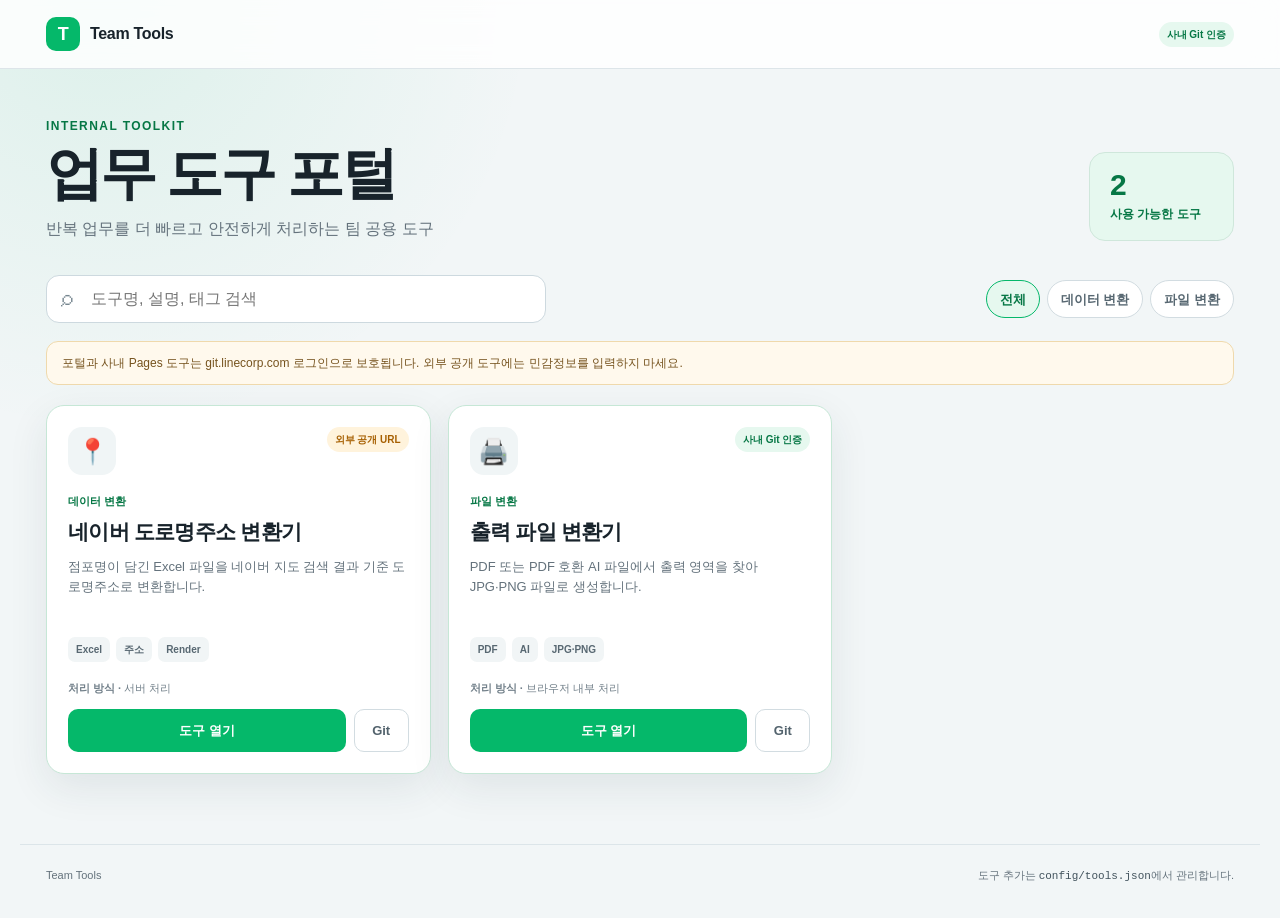
==== index.html @ ca600ecd "Publish portal through internal GitHub Pages" ====
<!doctype html>
<html lang="ko">
<head>
  <meta charset="utf-8">
  <meta name="viewport" content="width=device-width, initial-scale=1">
  <meta name="color-scheme" content="light">
  <link rel="icon" href="static/favicon.svg">
  <link rel="stylesheet" href="static/styles.css">
  <title>업무 도구 포털</title>
</head>
<body data-tools-url="config/tools.json">
  <header class="site-header">
    <div class="header-inner">
      <a class="brand" href="./" aria-label="업무 도구 포털 홈">
        <span class="brand-mark">T</span>
        <span>Team Tools</span>
      </a>
      <span class="access-badge protected">사내 Git 인증</span>
    </div>
  </header>

  <main>
    <section class="hero">
      <div class="hero-copy">
        <p class="eyebrow">INTERNAL TOOLKIT</p>
        <h1 id="portalTitle">업무 도구 포털</h1>
        <p id="portalSubtitle">팀 공용 도구를 한곳에서 빠르게 실행하세요.</p>
      </div>
      <div class="hero-count"><strong id="toolCount">0</strong><span>사용 가능한 도구</span></div>
    </section>

    <section class="toolbar" aria-label="도구 검색 및 필터">
      <label class="search-field">
        <span aria-hidden="true">⌕</span>
        <input id="searchInput" type="search" placeholder="도구명, 설명, 태그 검색" autocomplete="off">
      </label>
      <div class="category-filter" id="categoryFilter" role="group" aria-label="카테고리"></div>
    </section>

    <section class="notice" id="portalNotice" aria-label="이용 안내"></section>
    <section class="tool-grid" id="toolGrid" aria-live="polite"></section>
    <section class="empty-state" id="emptyState" hidden>
      <strong>검색 결과가 없습니다.</strong>
      <span>다른 검색어나 카테고리를 선택해 주세요.</span>
    </section>
  </main>

  <footer>
    <span>Team Tools</span>
    <span>도구 추가는 <code>config/tools.json</code>에서 관리합니다.</span>
  </footer>
  <script src="static/app.js" defer></script>
</body>
</html>
---- static/styles.css ----
:root {
  --ink: #18232b;
  --muted: #64727c;
  --line: #dce5e9;
  --paper: #ffffff;
  --background: #f2f6f7;
  --brand: #05b86a;
  --brand-dark: #067745;
  --brand-soft: #e6f8ef;
  --public: #a65f00;
  --public-soft: #fff3dc;
  --shadow: 0 14px 40px rgba(34, 57, 70, .09);
}
* { box-sizing: border-box; }
body {
  margin: 0;
  min-width: 320px;
  background:
    radial-gradient(circle at 8% 0%, rgba(5,184,106,.09), transparent 27rem),
    var(--background);
  color: var(--ink);
  font-family: -apple-system, BlinkMacSystemFont, "Apple SD Gothic Neo", "Noto Sans KR", "Segoe UI", sans-serif;
  line-height: 1.5;
}
button, input { font: inherit; }
button, a { -webkit-tap-highlight-color: transparent; }
.site-header { border-bottom: 1px solid rgba(215,225,230,.85); background: rgba(255,255,255,.82); backdrop-filter: blur(14px); }
.header-inner { max-width: 1240px; min-height: 68px; margin: 0 auto; padding: 0 26px; display: flex; align-items: center; justify-content: space-between; gap: 16px; }
.brand, .login-brand { display: inline-flex; align-items: center; gap: 10px; color: var(--ink); font-weight: 900; text-decoration: none; letter-spacing: -.02em; }
.brand-mark { width: 34px; height: 34px; display: inline-grid; place-items: center; border-radius: 10px; background: var(--brand); color: white; font-size: 18px; }
.logout-button { min-height: 38px; padding: 8px 13px; border: 1px solid #d3dde2; border-radius: 10px; background: white; color: #4c5d67; font-weight: 750; cursor: pointer; }
.logout-button:hover { border-color: #acbbc3; color: var(--ink); }
main { max-width: 1240px; margin: 0 auto; padding: 48px 26px 70px; }
.hero { display: flex; align-items: flex-end; justify-content: space-between; gap: 32px; margin-bottom: 34px; }
.eyebrow { margin: 0 0 8px; color: var(--brand-dark); font-size: 12px; font-weight: 900; letter-spacing: .12em; }
.hero h1 { margin: 0; font-size: clamp(34px, 5vw, 57px); line-height: 1.06; letter-spacing: -.055em; }
.hero-copy > p:last-child { max-width: 680px; margin: 14px 0 0; color: var(--muted); font-size: 16px; }
.hero-count { min-width: 145px; padding: 17px 20px; border: 1px solid #cfe7db; border-radius: 16px; background: var(--brand-soft); color: var(--brand-dark); }
.hero-count strong { display: block; font-size: 30px; line-height: 1; }
.hero-count span { display: block; margin-top: 5px; font-size: 12px; font-weight: 750; }
.toolbar { display: flex; align-items: center; justify-content: space-between; gap: 14px; margin-bottom: 18px; }
.search-field { flex: 1 1 370px; max-width: 500px; position: relative; }
.search-field span { position: absolute; left: 15px; top: 50%; transform: translateY(-54%); color: #778790; font-size: 23px; }
.search-field input { width: 100%; min-height: 48px; padding: 10px 14px 10px 44px; border: 1px solid #cdd9df; border-radius: 13px; background: white; outline: none; }
.search-field input:focus { border-color: var(--brand); box-shadow: 0 0 0 4px rgba(5,184,106,.11); }
.category-filter { display: flex; flex-wrap: wrap; justify-content: flex-end; gap: 7px; }
.category-filter button { min-height: 38px; padding: 8px 13px; border: 1px solid #d2dce1; border-radius: 999px; background: white; color: #586872; font-size: 13px; font-weight: 800; cursor: pointer; }
.category-filter button.active { border-color: var(--brand); background: var(--brand-soft); color: var(--brand-dark); }
.notice { margin-bottom: 20px; padding: 12px 15px; border: 1px solid #efd9ac; border-radius: 12px; background: #fff9ed; color: #76531e; font-size: 12px; }
.tool-grid { display: grid; grid-template-columns: repeat(3, minmax(0, 1fr)); gap: 17px; }
.tool-card { min-height: 360px; display: flex; flex-direction: column; padding: 21px; border: 1px solid var(--line); border-radius: 18px; background: var(--paper); box-shadow: var(--shadow); }
.tool-card.featured { border-color: #c6e7d6; }
.tool-card-head { display: flex; align-items: flex-start; justify-content: space-between; gap: 12px; margin-bottom: 18px; }
.tool-icon { width: 48px; height: 48px; display: grid; place-items: center; border-radius: 14px; background: #f0f5f6; font-size: 25px; }
.access-badge { padding: 5px 8px; border-radius: 999px; font-size: 10px; font-weight: 900; }
.access-badge.public { background: var(--public-soft); color: var(--public); }
.access-badge.protected { background: var(--brand-soft); color: var(--brand-dark); }
.tool-category { margin: 0 0 6px; color: var(--brand-dark); font-size: 11px; font-weight: 900; }
.tool-card h2 { margin: 0; font-size: 21px; letter-spacing: -.035em; }
.tool-description { min-height: 66px; margin: 10px 0 14px; color: var(--muted); font-size: 13px; }
.tag-list { display: flex; flex-wrap: wrap; gap: 6px; }
.tag-list span { padding: 5px 8px; border-radius: 7px; background: #f1f5f6; color: #586872; font-size: 10px; font-weight: 800; }
.processing-note { margin-top: auto; padding-top: 18px; color: #72808a; font-size: 11px; }
.processing-note::before { content: "처리 방식 · "; font-weight: 900; }
.tool-actions { display: grid; grid-template-columns: 1fr auto; gap: 8px; margin-top: 12px; }
.tool-actions a { min-height: 43px; display: inline-flex; align-items: center; justify-content: center; border-radius: 10px; text-decoration: none; font-size: 13px; font-weight: 900; }
.open-tool { background: var(--brand); color: white; }
.open-tool:hover { background: var(--brand-dark); }
.source-link { min-width: 55px; border: 1px solid #d2dce1; color: #53636d; }
.source-link:hover { border-color: #aebdc5; color: var(--ink); }
.empty-state { padding: 70px 20px; border: 1px dashed #bdcad0; border-radius: 18px; text-align: center; color: var(--muted); }
.empty-state strong, .empty-state span { display: block; }
.empty-state strong { color: var(--ink); margin-bottom: 5px; }
.load-error { grid-column: 1 / -1; padding: 40px; border-radius: 15px; background: white; text-align: center; }
.load-error strong, .load-error span { display: block; }
.load-error span { margin-top: 6px; color: var(--muted); }
footer { max-width: 1240px; margin: 0 auto; padding: 22px 26px 34px; border-top: 1px solid var(--line); display: flex; justify-content: space-between; gap: 18px; color: var(--muted); font-size: 11px; }
footer code { color: #41525c; }
.login-page { min-height: 100vh; display: grid; place-items: center; padding: 24px; }
.login-shell { width: 100%; max-width: 430px; padding: 0; }
.login-card { padding: 34px; border: 1px solid var(--line); border-radius: 22px; background: white; box-shadow: 0 20px 60px rgba(30,52,65,.13); }
.login-brand { margin-bottom: 34px; }
.login-card h1 { margin: 0; font-size: 31px; letter-spacing: -.045em; }
.login-description { margin: 10px 0 22px; color: var(--muted); font-size: 14px; }
.login-error { margin-bottom: 14px; padding: 10px 12px; border-radius: 9px; background: #fff0f0; color: #b13232; font-size: 12px; font-weight: 750; }
.login-form { display: grid; gap: 14px; }
.login-form label { display: grid; gap: 6px; color: #52636d; font-size: 12px; font-weight: 800; }
.login-form input { width: 100%; min-height: 46px; padding: 10px 12px; border: 1px solid #cbd7dd; border-radius: 10px; outline: none; }
.login-form input:focus { border-color: var(--brand); box-shadow: 0 0 0 4px rgba(5,184,106,.1); }
.login-form button { min-height: 48px; margin-top: 4px; border: 0; border-radius: 11px; background: var(--brand); color: white; font-weight: 900; cursor: pointer; }
.login-form button:hover { background: var(--brand-dark); }
.login-security { margin: 17px 0 0; color: #7a8992; text-align: center; font-size: 10px; }
@media (max-width: 960px) {
  .tool-grid { grid-template-columns: repeat(2, minmax(0, 1fr)); }
  .toolbar { align-items: stretch; flex-direction: column; }
  .search-field { max-width: none; flex-basis: auto; }
  .category-filter { justify-content: flex-start; }
}
@media (max-width: 620px) {
  .header-inner { min-height: 62px; padding: 0 16px; }
  main { padding: 34px 16px 52px; }
  .hero { display: block; }
  .hero-count { display: inline-block; min-width: 130px; margin-top: 21px; }
  .hero h1 { font-size: 37px; }
  .tool-grid { grid-template-columns: 1fr; }
  .tool-card { min-height: 330px; }
  footer { padding: 20px 16px 30px; flex-direction: column; }
  .login-page { padding: 14px; }
  .login-card { padding: 27px 22px; }
}
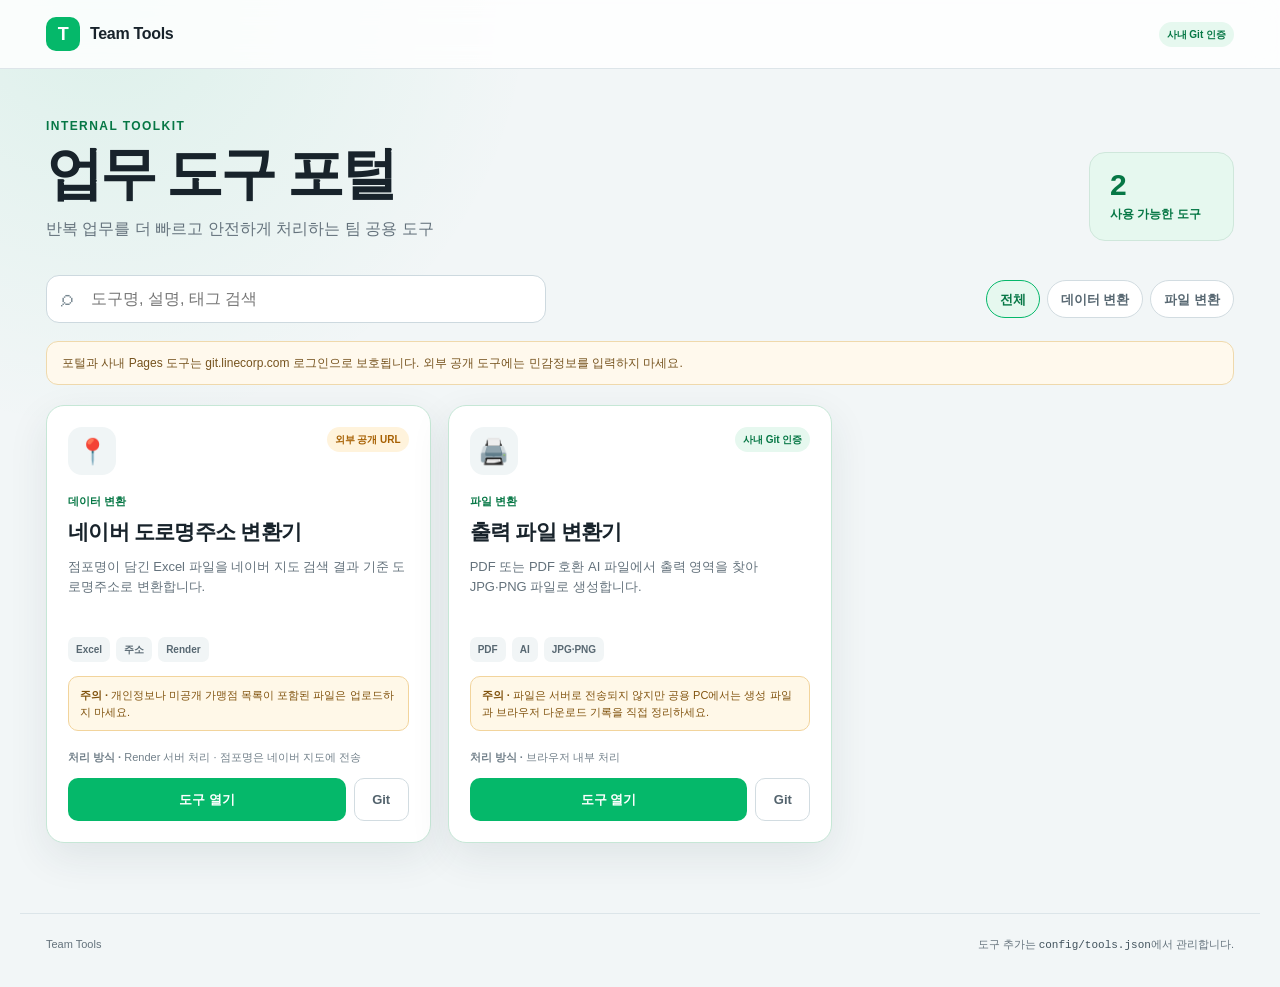
==== commit c50ddaa9: "Show public access status on external portal" ====
--- a/index.html
+++ b/index.html
@@ -15,7 +15,7 @@
         <span class="brand-mark">T</span>
         <span>Team Tools</span>
       </a>
-      <span class="access-badge protected">사내 Git 인증</span>
+      <span class="access-badge protected" id="portalAccessBadge">사내 Git 인증</span>
     </div>
   </header>
 
--- a/static/styles.css
+++ b/static/styles.css
@@ -62,6 +62,8 @@
 .tag-list span { padding: 5px 8px; border-radius: 7px; background: #f1f5f6; color: #586872; font-size: 10px; font-weight: 800; }
 .processing-note { margin-top: auto; padding-top: 18px; color: #72808a; font-size: 11px; }
 .processing-note::before { content: "처리 방식 · "; font-weight: 900; }
+.risk-note { margin: 14px 0 0; padding: 10px 11px; border: 1px solid #f2d49c; border-radius: 10px; background: #fff8e8; color: #80520d; font-size: 11px; line-height: 1.5; }
+.risk-note::before { content: "주의 · "; font-weight: 900; }
 .tool-actions { display: grid; grid-template-columns: 1fr auto; gap: 8px; margin-top: 12px; }
 .tool-actions a { min-height: 43px; display: inline-flex; align-items: center; justify-content: center; border-radius: 10px; text-decoration: none; font-size: 13px; font-weight: 900; }
 .open-tool { background: var(--brand); color: white; }
@@ -108,4 +110,3 @@
   .login-page { padding: 14px; }
   .login-card { padding: 27px 22px; }
 }
-
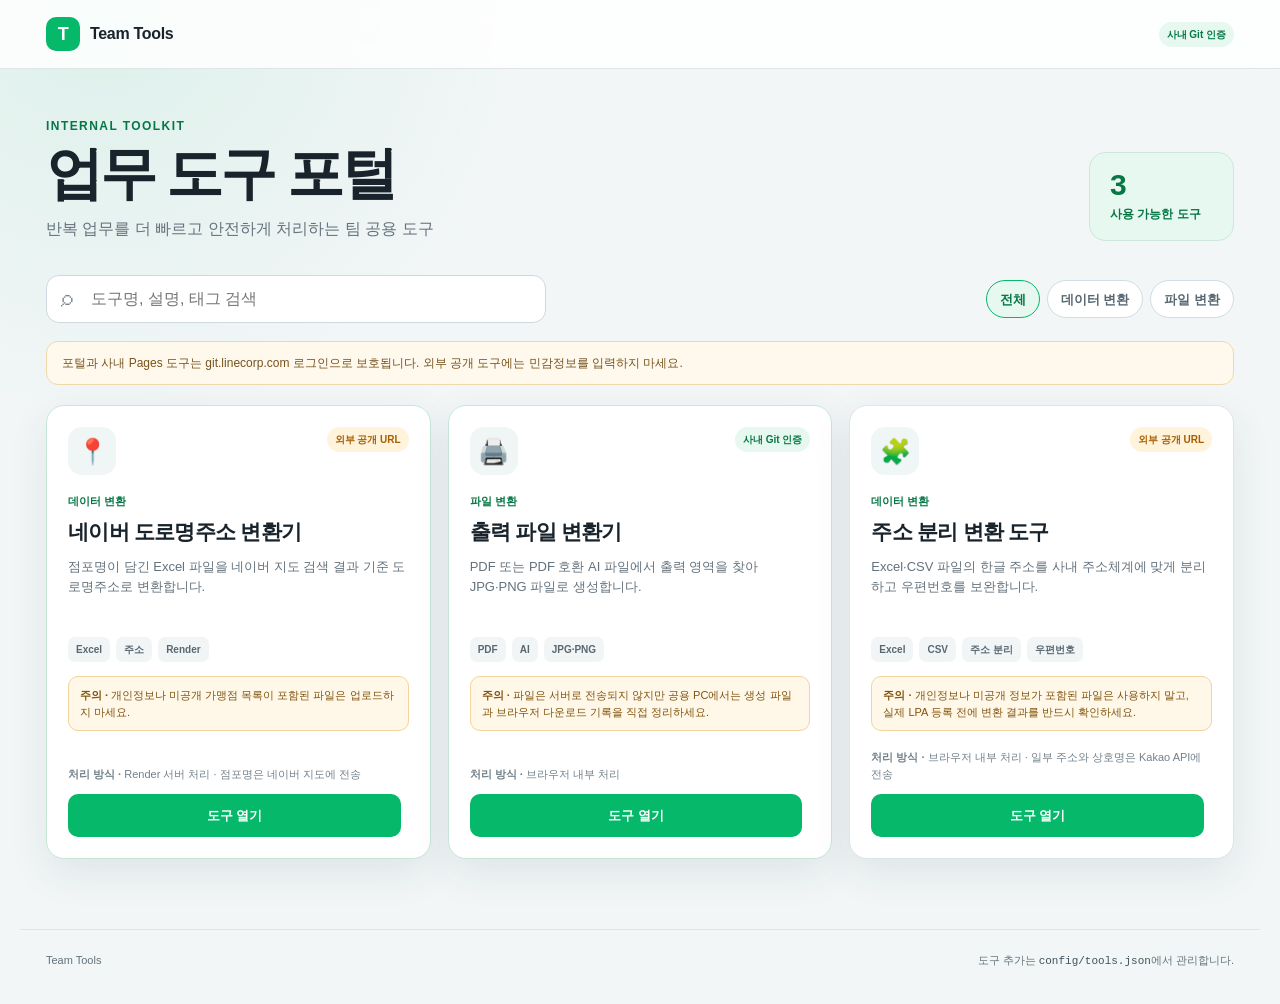
==== commit 3ee1754c: "Remove source links from tool cards" ====
--- a/index.html
+++ b/index.html
@@ -49,6 +49,6 @@
     <span>Team Tools</span>
     <span>도구 추가는 <code>config/tools.json</code>에서 관리합니다.</span>
   </footer>
-  <script src="static/app.js" defer></script>
+  <script src="static/app.js?v=20260826-3" defer></script>
 </body>
 </html>
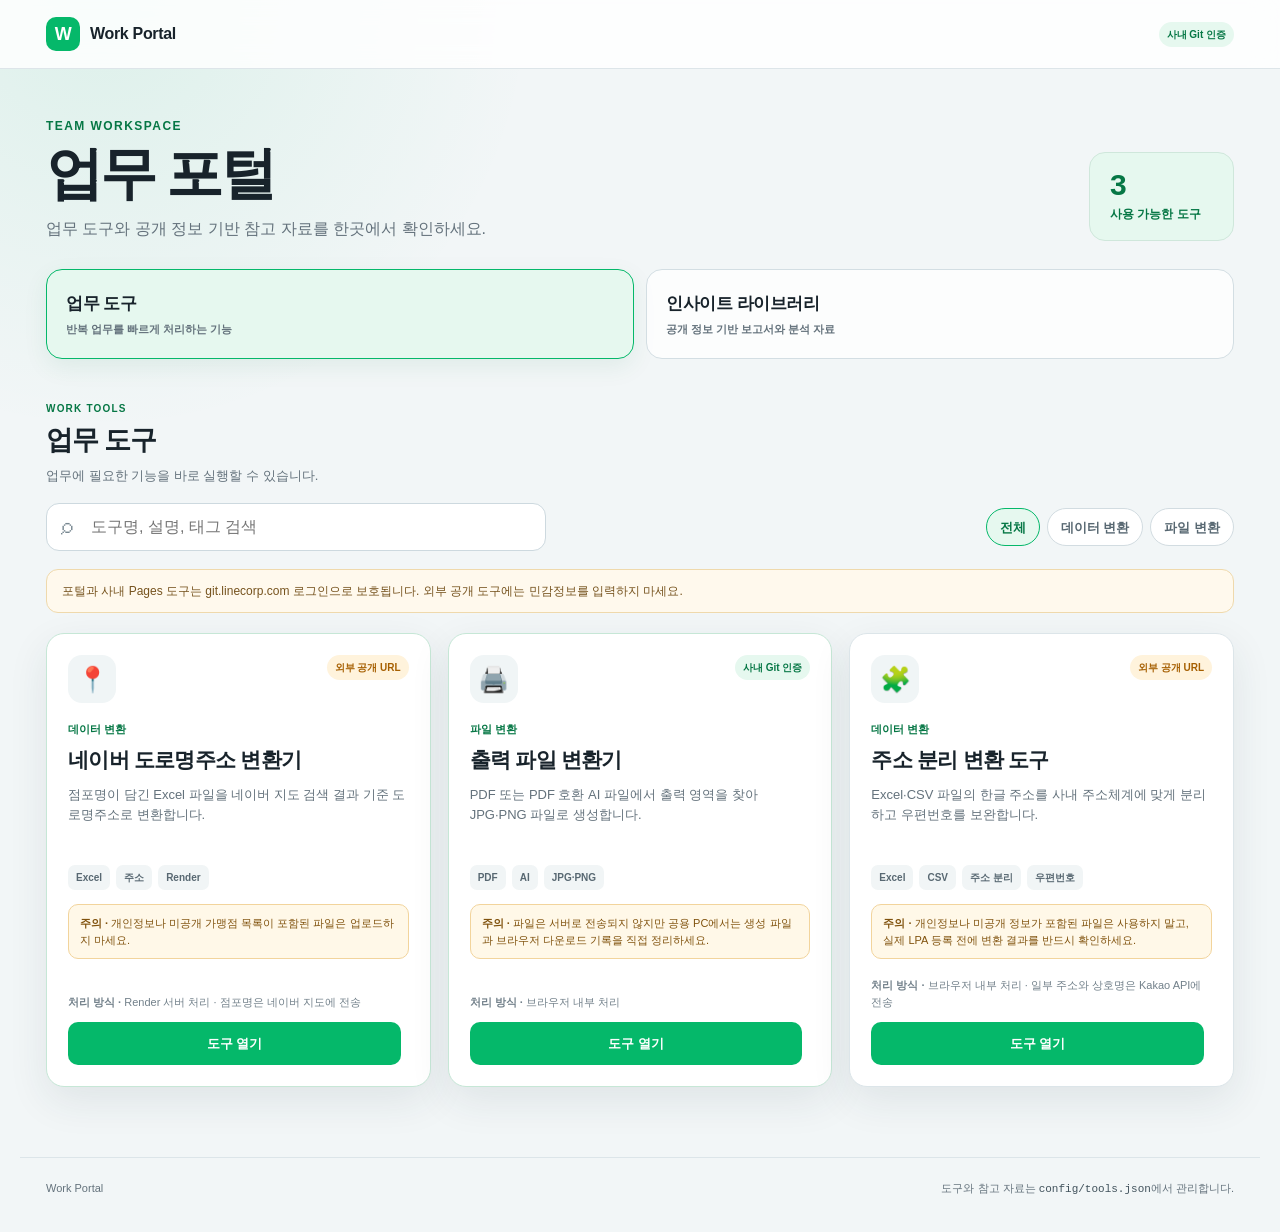
==== commit 554f1224: "Expand portal with insight library" ====
--- a/index.html
+++ b/index.html
@@ -6,14 +6,14 @@
   <meta name="color-scheme" content="light">
   <link rel="icon" href="static/favicon.svg">
   <link rel="stylesheet" href="static/styles.css">
-  <title>업무 도구 포털</title>
+  <title>업무 포털</title>
 </head>
 <body data-tools-url="config/tools.json">
   <header class="site-header">
     <div class="header-inner">
-      <a class="brand" href="./" aria-label="업무 도구 포털 홈">
-        <span class="brand-mark">T</span>
-        <span>Team Tools</span>
+      <a class="brand" href="./" aria-label="업무 포털 홈">
+        <span class="brand-mark">W</span>
+        <span>Work Portal</span>
       </a>
       <span class="access-badge protected" id="portalAccessBadge">사내 Git 인증</span>
     </div>
@@ -22,14 +22,29 @@
   <main>
     <section class="hero">
       <div class="hero-copy">
-        <p class="eyebrow">INTERNAL TOOLKIT</p>
-        <h1 id="portalTitle">업무 도구 포털</h1>
-        <p id="portalSubtitle">팀 공용 도구를 한곳에서 빠르게 실행하세요.</p>
+        <p class="eyebrow">TEAM WORKSPACE</p>
+        <h1 id="portalTitle">업무 포털</h1>
+        <p id="portalSubtitle">업무 도구와 공개 정보 기반 참고 자료를 한곳에서 확인하세요.</p>
       </div>
-      <div class="hero-count"><strong id="toolCount">0</strong><span>사용 가능한 도구</span></div>
+      <div class="hero-count"><strong id="contentCount">0</strong><span id="contentCountLabel">사용 가능한 도구</span></div>
     </section>
 
-    <section class="toolbar" aria-label="도구 검색 및 필터">
+    <nav class="portal-nav" aria-label="업무 포털 메뉴">
+      <button class="portal-tab active" type="button" data-section="tools" aria-selected="true" aria-controls="contentGrid">
+        <span>업무 도구</span><small>반복 업무를 빠르게 처리하는 기능</small>
+      </button>
+      <button class="portal-tab" type="button" data-section="references" aria-selected="false" aria-controls="contentGrid">
+        <span>인사이트 라이브러리</span><small>공개 정보 기반 보고서와 분석 자료</small>
+      </button>
+    </nav>
+
+    <section class="section-heading" aria-live="polite">
+      <p class="section-kicker" id="sectionKicker">WORK TOOLS</p>
+      <h2 id="sectionTitle">업무 도구</h2>
+      <p id="sectionDescription">업무에 필요한 기능을 바로 실행할 수 있습니다.</p>
+    </section>
+
+    <section class="toolbar" aria-label="콘텐츠 검색 및 필터">
       <label class="search-field">
         <span aria-hidden="true">⌕</span>
         <input id="searchInput" type="search" placeholder="도구명, 설명, 태그 검색" autocomplete="off">
@@ -38,17 +53,18 @@
     </section>
 
     <section class="notice" id="portalNotice" aria-label="이용 안내"></section>
-    <section class="tool-grid" id="toolGrid" aria-live="polite"></section>
+    <section class="notice policy-notice" id="sectionNotice" aria-label="등록 기준" hidden></section>
+    <section class="tool-grid" id="contentGrid" aria-live="polite"></section>
     <section class="empty-state" id="emptyState" hidden>
-      <strong>검색 결과가 없습니다.</strong>
-      <span>다른 검색어나 카테고리를 선택해 주세요.</span>
+      <strong id="emptyTitle">검색 결과가 없습니다.</strong>
+      <span id="emptyDescription">다른 검색어나 카테고리를 선택해 주세요.</span>
     </section>
   </main>
 
   <footer>
-    <span>Team Tools</span>
-    <span>도구 추가는 <code>config/tools.json</code>에서 관리합니다.</span>
+    <span>Work Portal</span>
+    <span>도구와 참고 자료는 <code>config/tools.json</code>에서 관리합니다.</span>
   </footer>
-  <script src="static/app.js?v=20260826-3" defer></script>
+  <script src="static/app.js?v=20260826-4" defer></script>
 </body>
 </html>
--- a/static/styles.css
+++ b/static/styles.css
@@ -31,13 +31,24 @@
 .logout-button { min-height: 38px; padding: 8px 13px; border: 1px solid #d3dde2; border-radius: 10px; background: white; color: #4c5d67; font-weight: 750; cursor: pointer; }
 .logout-button:hover { border-color: #acbbc3; color: var(--ink); }
 main { max-width: 1240px; margin: 0 auto; padding: 48px 26px 70px; }
-.hero { display: flex; align-items: flex-end; justify-content: space-between; gap: 32px; margin-bottom: 34px; }
+.hero { display: flex; align-items: flex-end; justify-content: space-between; gap: 32px; margin-bottom: 28px; }
 .eyebrow { margin: 0 0 8px; color: var(--brand-dark); font-size: 12px; font-weight: 900; letter-spacing: .12em; }
 .hero h1 { margin: 0; font-size: clamp(34px, 5vw, 57px); line-height: 1.06; letter-spacing: -.055em; }
 .hero-copy > p:last-child { max-width: 680px; margin: 14px 0 0; color: var(--muted); font-size: 16px; }
 .hero-count { min-width: 145px; padding: 17px 20px; border: 1px solid #cfe7db; border-radius: 16px; background: var(--brand-soft); color: var(--brand-dark); }
 .hero-count strong { display: block; font-size: 30px; line-height: 1; }
 .hero-count span { display: block; margin-top: 5px; font-size: 12px; font-weight: 750; }
+.portal-nav { display: grid; grid-template-columns: repeat(2, minmax(0, 1fr)); gap: 12px; margin-bottom: 42px; }
+.portal-tab { min-height: 90px; padding: 17px 19px; border: 1px solid #d3dee3; border-radius: 16px; background: rgba(255,255,255,.76); color: var(--ink); text-align: left; cursor: pointer; transition: border-color .15s ease, background .15s ease, transform .15s ease; }
+.portal-tab:hover { border-color: #a8cabb; transform: translateY(-1px); }
+.portal-tab.active { border-color: var(--brand); background: var(--brand-soft); box-shadow: 0 8px 25px rgba(5,119,69,.08); }
+.portal-tab span, .portal-tab small { display: block; }
+.portal-tab span { font-size: 17px; font-weight: 900; letter-spacing: -.025em; }
+.portal-tab small { margin-top: 5px; color: var(--muted); font-size: 11px; font-weight: 700; }
+.section-heading { margin-bottom: 18px; }
+.section-kicker { margin: 0 0 4px; color: var(--brand-dark); font-size: 10px; font-weight: 900; letter-spacing: .12em; }
+.section-heading h2 { margin: 0; font-size: 27px; letter-spacing: -.04em; }
+.section-heading > p:last-child { margin: 5px 0 0; color: var(--muted); font-size: 13px; }
 .toolbar { display: flex; align-items: center; justify-content: space-between; gap: 14px; margin-bottom: 18px; }
 .search-field { flex: 1 1 370px; max-width: 500px; position: relative; }
 .search-field span { position: absolute; left: 15px; top: 50%; transform: translateY(-54%); color: #778790; font-size: 23px; }
@@ -47,6 +58,7 @@
 .category-filter button { min-height: 38px; padding: 8px 13px; border: 1px solid #d2dce1; border-radius: 999px; background: white; color: #586872; font-size: 13px; font-weight: 800; cursor: pointer; }
 .category-filter button.active { border-color: var(--brand); background: var(--brand-soft); color: var(--brand-dark); }
 .notice { margin-bottom: 20px; padding: 12px 15px; border: 1px solid #efd9ac; border-radius: 12px; background: #fff9ed; color: #76531e; font-size: 12px; }
+.policy-notice { border-color: #e7c57b; background: #fff6df; color: #704a0d; font-weight: 750; }
 .tool-grid { display: grid; grid-template-columns: repeat(3, minmax(0, 1fr)); gap: 17px; }
 .tool-card { min-height: 360px; display: flex; flex-direction: column; padding: 21px; border: 1px solid var(--line); border-radius: 18px; background: var(--paper); box-shadow: var(--shadow); }
 .tool-card.featured { border-color: #c6e7d6; }
@@ -56,20 +68,20 @@
 .access-badge.public { background: var(--public-soft); color: var(--public); }
 .access-badge.protected { background: var(--brand-soft); color: var(--brand-dark); }
 .tool-category { margin: 0 0 6px; color: var(--brand-dark); font-size: 11px; font-weight: 900; }
-.tool-card h2 { margin: 0; font-size: 21px; letter-spacing: -.035em; }
+.tool-card h3 { margin: 0; font-size: 21px; letter-spacing: -.035em; }
 .tool-description { min-height: 66px; margin: 10px 0 14px; color: var(--muted); font-size: 13px; }
 .tag-list { display: flex; flex-wrap: wrap; gap: 6px; }
 .tag-list span { padding: 5px 8px; border-radius: 7px; background: #f1f5f6; color: #586872; font-size: 10px; font-weight: 800; }
 .processing-note { margin-top: auto; padding-top: 18px; color: #72808a; font-size: 11px; }
 .processing-note::before { content: "처리 방식 · "; font-weight: 900; }
+.reference-note { margin-top: auto; padding-top: 18px; color: #72808a; font-size: 11px; }
+.reference-note::before { content: "자료 기준 · "; font-weight: 900; }
 .risk-note { margin: 14px 0 0; padding: 10px 11px; border: 1px solid #f2d49c; border-radius: 10px; background: #fff8e8; color: #80520d; font-size: 11px; line-height: 1.5; }
 .risk-note::before { content: "주의 · "; font-weight: 900; }
 .tool-actions { display: grid; grid-template-columns: 1fr auto; gap: 8px; margin-top: 12px; }
 .tool-actions a { min-height: 43px; display: inline-flex; align-items: center; justify-content: center; border-radius: 10px; text-decoration: none; font-size: 13px; font-weight: 900; }
 .open-tool { background: var(--brand); color: white; }
 .open-tool:hover { background: var(--brand-dark); }
-.source-link { min-width: 55px; border: 1px solid #d2dce1; color: #53636d; }
-.source-link:hover { border-color: #aebdc5; color: var(--ink); }
 .empty-state { padding: 70px 20px; border: 1px dashed #bdcad0; border-radius: 18px; text-align: center; color: var(--muted); }
 .empty-state strong, .empty-state span { display: block; }
 .empty-state strong { color: var(--ink); margin-bottom: 5px; }
@@ -104,6 +116,8 @@
   .hero { display: block; }
   .hero-count { display: inline-block; min-width: 130px; margin-top: 21px; }
   .hero h1 { font-size: 37px; }
+  .portal-nav { grid-template-columns: 1fr; margin-bottom: 34px; }
+  .portal-tab { min-height: 78px; }
   .tool-grid { grid-template-columns: 1fr; }
   .tool-card { min-height: 330px; }
   footer { padding: 20px 16px 30px; flex-direction: column; }
